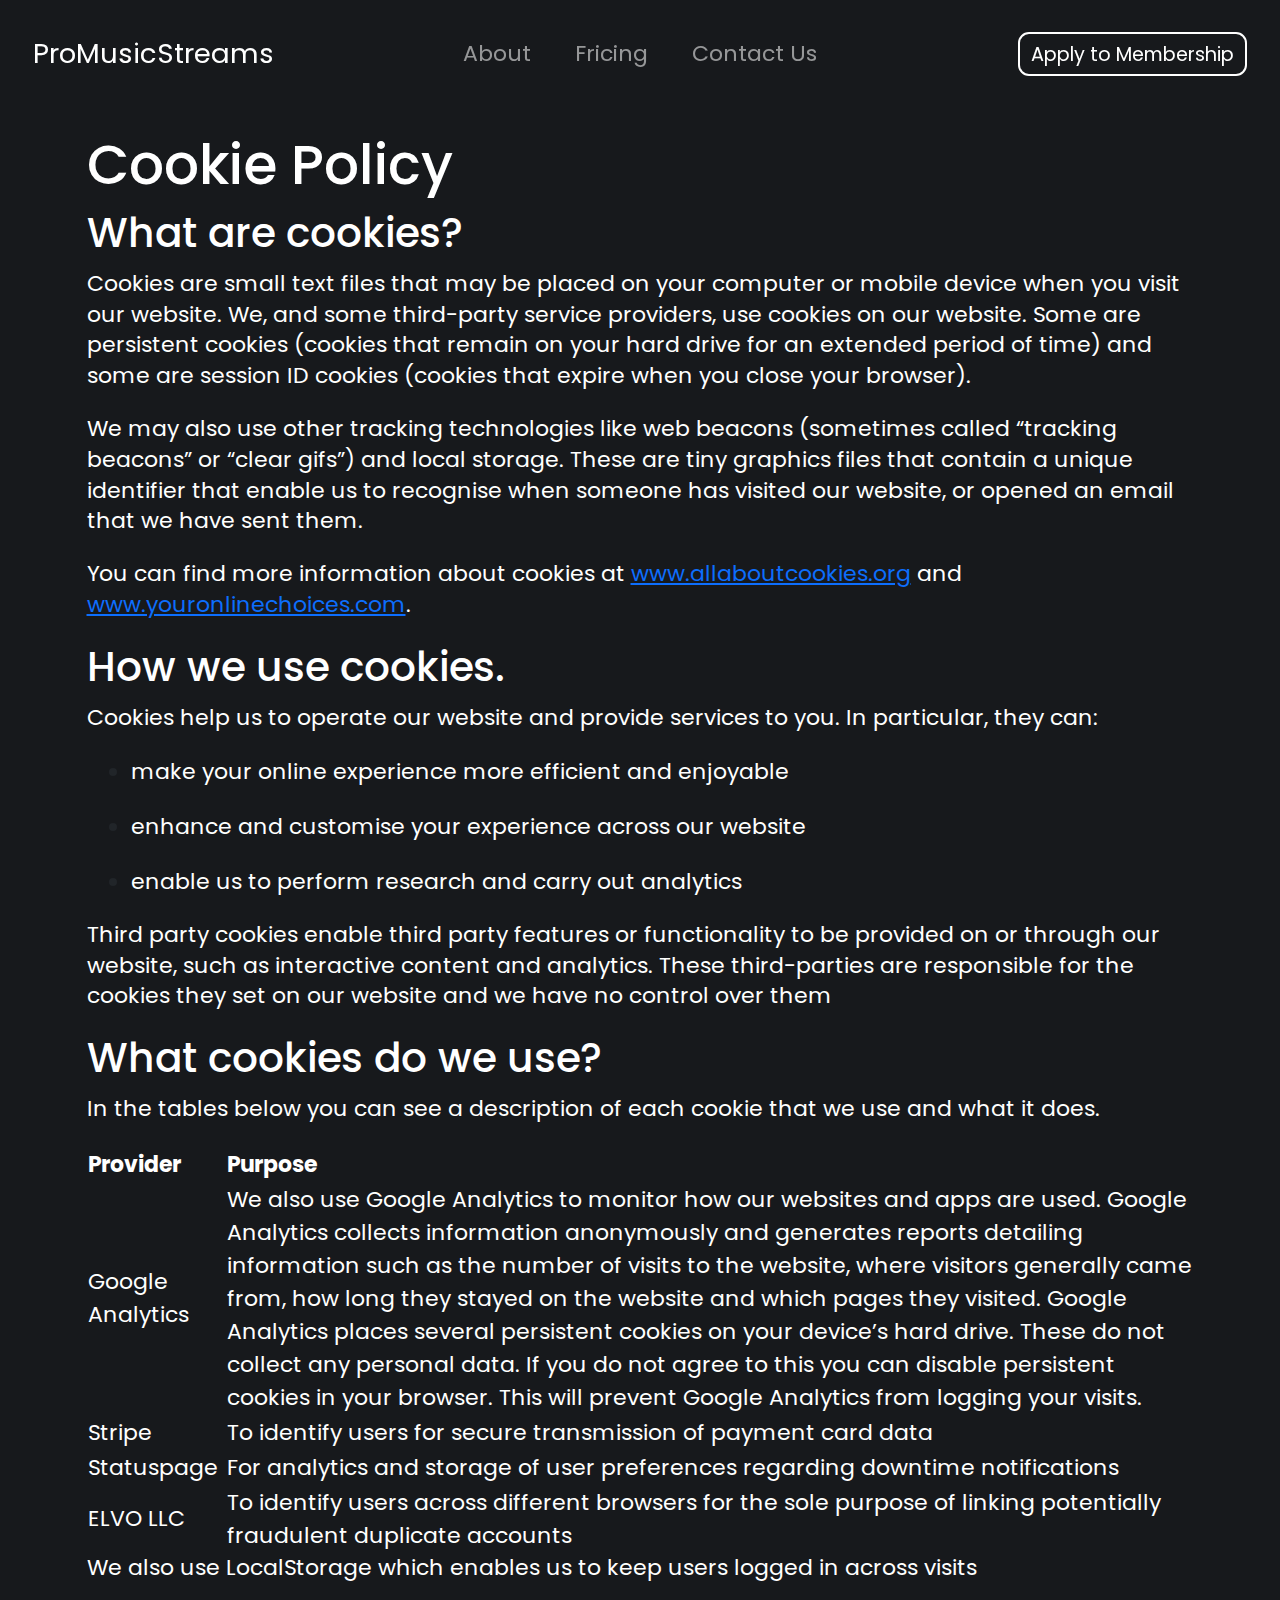
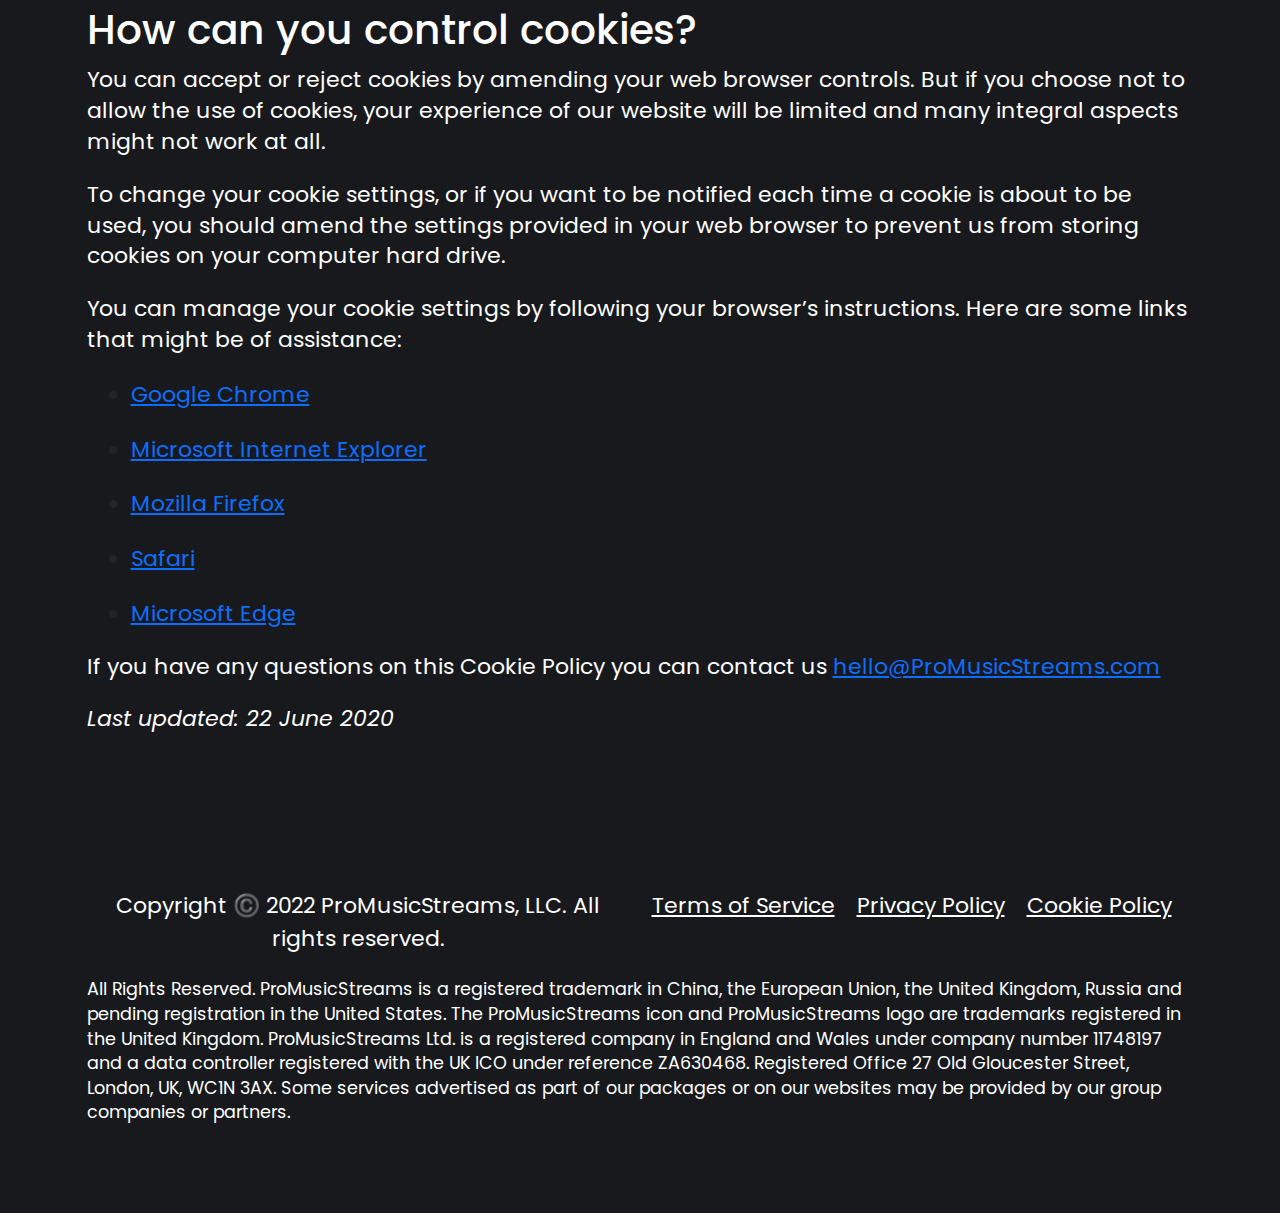
==== cookies.html @ 1aefac4a "add landing page" ====
<!DOCTYPE html>
<html lang="en">

<head>
    <meta charset="UTF-8">
    <meta http-equiv="X-UA-Compatible" content="IE=edge">
    <meta name="viewport" content="width=device-width, initial-scale=1.0">
    <link href="https://cdn.jsdelivr.net/npm/bootstrap@5.0.2/dist/css/bootstrap.min.css" rel="stylesheet">
    <link rel="stylesheet" href="/css/base.css" />
    <link rel="stylesheet" href="/css/home.css" />
    <link rel="stylesheet" href="/css/footer.css" />
    <link rel="stylesheet" href="/css/header.css" />
    <title>ProMusicStreams</title>
</head>

<body>
    <header id="header-nove">
    </header>
    <div class="container py-5 mt-5">
        <h1 style="color: white;">Cookie Policy</h1>
        <h2 id="what-are-cookies">What are cookies?</h2>
        <p>Cookies are small text files that may be placed on your computer or mobile device when you visit our website.
            We, and some third-party service providers, use cookies on our website. Some are persistent cookies (cookies
            that remain on your hard drive for an extended period of time) and some are session ID cookies (cookies that
            expire when you close your browser).</p>
        <p>We may also use other tracking technologies like web beacons (sometimes called “tracking beacons” or “clear
            gifs”) and local storage. These are tiny graphics files that contain a unique identifier that enable us to
            recognise when someone has visited our website, or opened an email that we have sent them.</p>
        <p>You can find more information about cookies at <a
                href="http://www.allaboutcookies.org/">www.allaboutcookies.org</a> and <a
                href="https://www.youronlinechoices.com/">www.youronlinechoices.com</a>.</p>
        <h2 id="how-we-use-cookies">How we use cookies.</h2>
        <p>Cookies help us to operate our website and provide services to you. In particular, they can:</p>
        <ul>
            <li>
                <p>make your online experience more efficient and enjoyable</p>
            </li>
            <li>
                <p>enhance and customise your experience across our website</p>
            </li>
            <li>
                <p>enable us to perform research and carry out analytics</p>
            </li>
        </ul>
        <p>Third party cookies enable third party features or functionality to be provided on or through our website,
            such as interactive content and analytics. These third-parties are responsible for the cookies they set on
            our website and we have no control over them</p>
        <h2 id="what-cookies-do-we-use">What cookies do we use?</h2>
        <p>In the tables below you can see a description of each cookie that we use and what it does.</p>
        <table style="color: white">
            <thead>
                <tr>
                    <th>Provider</th>
                    <th>Purpose</th>
                </tr>
            </thead>
            <tbody>
                <tr>
                    <td>Google Analytics</td>
                    <td>We also use Google Analytics to monitor how our websites and apps are used. Google Analytics
                        collects information anonymously and generates reports detailing information such as the number
                        of visits to the website, where visitors generally came from, how long they stayed on the
                        website and which pages they visited. Google Analytics places several persistent cookies on your
                        device’s hard drive. These do not collect any personal data. If you do not agree to this you can
                        disable persistent cookies in your browser. This will prevent Google Analytics from logging your
                        visits.</td>
                </tr>
                <tr>
                    <td>Stripe</td>
                    <td>To identify users for secure transmission of payment card data</td>
                </tr>
                <tr>
                    <td>Statuspage</td>
                    <td>For analytics and storage of user preferences regarding downtime notifications</td>
                </tr>
                <tr>
                    <td>ELVO LLC</td>
                    <td>To identify users across different browsers for the sole purpose of linking potentially
                        fraudulent duplicate accounts</td>
                </tr>
            </tbody>
        </table>
        <p>We also use LocalStorage which enables us to keep users logged in across visits</p>
        <h2 id="how-can-you-control-cookies">How can you control cookies?</h2>
        <p>You can accept or reject cookies by amending your web browser controls. But if you choose not to allow the
            use of cookies, your experience of our website will be limited and many integral aspects might not work at
            all.</p>
        <p>To change your cookie settings, or if you want to be notified each time a cookie is about to be used, you
            should amend the settings provided in your web browser to prevent us from storing cookies on your computer
            hard drive.</p>
        <p>You can manage your cookie settings by following your browser’s instructions. Here are some links that might
            be of assistance:</p>
        <ul>
            <li>
                <p><a href="https://support.google.com/chrome/answer/95647?co=GENIE.Platform%3DDesktop&amp;hl=en">Google
                        Chrome</a></p>
            </li>
            <li>
                <p><a
                        href="https://support.microsoft.com/en-nz/help/17442/windows-internet-explorer-delete-manage-cookies">Microsoft
                        Internet Explorer</a></p>
            </li>
            <li>
                <p><a href="https://support.mozilla.org/en-US/kb/enable-and-disable-cookies-website-preferences">Mozilla
                        Firefox</a></p>
            </li>
            <li>
                <p><a
                        href="https://support.apple.com/en-nz/guide/safari/manage-cookies-and-website-data-sfri11471/mac">Safari</a>
                </p>
            </li>
            <li>
                <p><a
                        href="https://support.microsoft.com/en-gb/help/4468242/microsoft-edge-browsing-data-and-privacy-microsoft-privacy">Microsoft
                        Edge</a></p>
            </li>
        </ul>
        <p>If you have any questions on this Cookie Policy you can contact us <a
                href="mailto:hello@ProMusicStreams.com">hello@ProMusicStreams.com</a></p>
        <p><em>Last updated: 22 June 2020</em></p>
    </div>
    <footer id="footer-nove">
    </footer>
    <script src="https://cdn.jsdelivr.net/npm/bootstrap@5.0.2/dist/js/bootstrap.bundle.min.js"></script>
    <script src="https://ajax.googleapis.com/ajax/libs/jquery/3.5.1/jquery.min.js"></script>
    <script>
        $(document).ready(function () {
            $('#header-nove').load('../components/header.html');
            $('#footer-nove').load('../components/footer.html');
        });
    </script>
</body>

</html>
---- css/base.css ----
@import "https://fonts.googleapis.com/css2?family=Poppins:ital,wght@0,300;0,400;0,700;1,300;1,400;1,700&display=swap";
:root {
  --bs-blue: #0d6efd;
  --bs-indigo: #6610f2;
  --bs-purple: #6f42c1;
  --bs-pink: #d63384;
  --bs-red: #dc3545;
  --bs-orange: #fd7e14;
  --bs-yellow: #ffc107;
  --bs-green: #198754;
  --bs-teal: #20c997;
  --bs-cyan: #0dcaf0;
  --bs-white: #fff;
  --bs-gray: #6c757d;
  --bs-gray-dark: #343a40;
  --bs-gray-100: #f8f9fa;
  --bs-gray-200: #e9ecef;
  --bs-gray-300: #dee2e6;
  --bs-gray-400: #ced4da;
  --bs-gray-500: #adb5bd;
  --bs-gray-600: #6c757d;
  --bs-gray-700: #495057;
  --bs-gray-800: #343a40;
  --bs-gray-900: #212529;
  --bs-primary: #0d6efd;
  --bs-secondary: #6c757d;
  --bs-tertiary: #0dcaf0;
  --bs-success: #198754;
  --bs-warning: #ffc107;
  --bs-danger: #dc3545;
  --bs-light: #f8f9fa;
  --bs-dark: #212529;
  --bs-primary-rgb: 13, 110, 253;
  --bs-secondary-rgb: 108, 117, 125;
  --bs-success-rgb: 25, 135, 84;
  --bs-info-rgb: 13, 202, 240;
  --bs-warning-rgb: 255, 193, 7;
  --bs-danger-rgb: 220, 53, 69;
  --bs-light-rgb: 248, 249, 250;
  --bs-dark-rgb: 33, 37, 41;
  --bs-white-rgb: 255, 255, 255;
  --bs-black-rgb: 0, 0, 0;
  --bs-body-color-rgb: 33, 37, 41;
  --bs-body-bg-rgb: 23, 25, 28;
  --bs-font-sans-serif: "Poppins", sans-serif;
  --bs-font-monospace: SFMono-Regular, Menlo, Monaco, Consolas,
    "Liberation Mono", "Courier New", monospace;
  --bs-gradient: linear-gradient(
    180deg,
    rgba(255, 255, 255, 0.15),
    rgba(255, 255, 255, 0)
  );
  --bs-root-font-size: 22px;
  --bs-body-font-family: var(--bs-font-sans-serif);
  --bs-body-font-size: 1rem;
  --bs-body-font-weight: 400;
  --bs-body-line-height: 1.5;
  --bs-body-color: #212529;
  --bs-body-bg: #17191c;
}
*,
*::before,
*::after {
  box-sizing: border-box;
}
:root {
  font-size: var(--bs-root-font-size);
}
body {
  margin: 0;
  font-family: var(--bs-body-font-family);
  font-size: var(--bs-body-font-size);
  font-weight: var(--bs-body-font-weight);
  line-height: var(--bs-body-line-height);
  color: var(--bs-body-color);
  text-align: var(--bs-body-text-align);
  background-color: var(--bs-body-bg);
  -webkit-text-size-adjust: 100%;
  -webkit-tap-highlight-color: transparent;
}
.btn-secondary {
  border: 0.1rem solid transparent;
  border-radius: 0.75rem;
  padding: 0.6rem 1rem;
  color: #fff;
  position: relative;
  background: linear-gradient(transparent, transparent);
  display: inline;
}
p {
  color: #fff;
  line-height: 1.4;
}

ol{
  color: #fff;
}
---- css/home.css ----
.content-main {
  position: relative;

	height: auto;
  z-index: 111;
}

.main-nove #main-bg {
  position: absolute;
  top: -20vh;
  left: 0;
  bottom: 0;
  right: 0;
  z-index: -1;
  animation: gradient 15s ease infinite;
  background: linear-gradient(-45deg,#fd7e14, #742a46, rgba(187, 76, 255, 0.453125), #043989, rgb(43, 134, 197));
  mask-image: linear-gradient(195deg, black 75%, transparent),
    linear-gradient(0deg, black, transparent) !important;
  mask-composite: subtract !important;
  -webkit-mask-image: linear-gradient(195deg,black 75%,transparent),linear-gradient(180deg,black,transparent);
  -webkit-mask-composite: source-atop;
  overflow: hidden;
  background-size: 400% 400%;
}
@keyframes gradient {
	0% {
		background-position: 0% 50%;
	}
	50% {
		background-position: 100% 50%;
	}
	100% {
		background-position: 0% 50%;
	}
}
.main-nove #main-bg::after {
  display: block;
  content: "";
  left: 0;
  top: 0;
  bottom: 0;
  right: 0;
  position: absolute;
  background-image: url(../img/lines.svg);
  mix-blend-mode: color-dodge;
  background-position: bottom;
  background-repeat: no-repeat;
  background-size: 120%;
  transform: rotate(10deg) translateY(5%) scale(1.5);
  overflow: hidden;
}
.display-1,
.display-2,
.display-3 {
  font-size: 3rem;
  background: linear-gradient(135deg, #d9abcc, #f9f5ac, #dea782);
  color: transparent;
  font-weight: 600;
  line-height: 1.2;
  -webkit-background-clip: text;
  -webkit-text-fill-color: transparent;
  -moz-background-clip: text;
  background-clip: text;
  word-wrap: anywhere;
}
.display-1 .stroke,
.display-2 .stroke,
.display-3 .stroke {
  -webkit-text-stroke: 0.2rem transparent;
  -webkit-text-fill-color: #17191c;
}
@media (max-width: 991.98px) {
  .display-1 {
    font-size: 2.5rem;
  }
}
.display-2 {
  font-weight: 400;
  font-size: 2.5rem;
  background: linear-gradient(
    101.72deg,
    rgba(36, 101, 255, 0.9) 8.78%,
    rgba(187, 76, 255, 0.453125) 81.34%,
    rgba(214, 138, 211, 0.587575) 124.07%
  );
  -webkit-background-clip: text;
  -webkit-text-fill-color: transparent;
  -moz-background-clip: text;
  background-clip: text;
}
@media (min-width: 1200px) {
  .display-2 {
    font-size: 4.5rem;
  }
}
.display-3 {
  font-weight: 400;
  font-size: 2.5rem;
}
@media (min-width: 1200px) {
  .display-3 {
    font-size: 4rem;
  }
}

@media (min-width: 1200px) {
  .display-4 {
    font-size: 3.5rem;
  }
}

@media (min-width: 1200px) {
  .display-5 {
    font-size: 3rem;
  }
}
@media (min-width: 1200px) {
  .display-6 {
    font-size: 2.5rem;
  }
}
.btn-secondary::before {
  content: "";
  position: absolute;
  top: -0.1rem;
  left: -0.1rem;
  right: -0.1rem;
  bottom: -0.1rem;
  border-radius: 0.75rem;
  padding: 0.6rem 1rem;
  border: 0.1rem solid transparent;
  background: linear-gradient(transparent, transparent),
    linear-gradient(135deg, #d9abcc, #f9f5ac, #dea782);
  background-origin: border-box;
  background-clip: padding-box, border-box;
  -webkit-mask: linear-gradient(#fff, #fff) padding-box,
    linear-gradient(#fff, #fff);
  -webkit-mask-composite: xor;
  mask: linear-gradient(#fff, #fff) padding-box, linear-gradient(#fff, #fff);
  mask-composite: exclude;
  opacity: 1;
  transition: color 0.15s ease-in-out, background-color 0.15s ease-in-out,
    border-color 0.15s ease-in-out, box-shadow 0.15s ease-in-out,
    opacity 0.15s ease-in-out, background-image 0.15s ease-in-out;
}
.btn-secondary:hover,
.btn-secondary:focus {
  background-image: linear-gradient(135deg, #d9abcc, #f9f5ac, #dea782);
  color: #17191c;
}
.store-icons {
  display: grid;
  grid-auto-columns: auto;
  grid-auto-flow: column;
  grid-gap: 1rem;
}
.store-icons img {
  width: 100%;
  height: 100%;
  max-height: 2.5rem;
}
@media (max-width: 991.98px) {
  .store-icons {
    grid-template-columns: 1fr 1fr;
    grid-auto-flow: row;
    grid-auto-rows: 1fr;
  }
}

#distribution {
  margin-top: -100px !important;
  padding-top: 100px;
}
.lead {
  font-size: 1.25rem;
  font-weight: 300;
  color: #fff;
}
.parallax-container {
  -webkit-mask-image: linear-gradient(
    transparent,
    black 20%,
    black 80%,
    transparent
  );
  mask-image: linear-gradient(transparent, black 20%, black 80%, transparent);
}
@media (max-width: 991.98px) {
  .parallax-container {
    -webkit-mask-image: linear-gradient(transparent, black 20%);
    mask-image: linear-gradient(transparent, black 20%);
  }
  .parallax-container > :not(.parallax) {
    background: linear-gradient(transparent, #17191c 5%);
  }
}
.eyecatcher {
  position: relative;
  padding: 8rem 0;
}
.eyecatcher #eyecatcher-bg {
  position: absolute;
  top: 0;
  left: 0;
  bottom: 0;
  right: 0;
  z-index: -1;
  mask-image: linear-gradient(transparent, black, transparent),
    linear-gradient(-10deg, transparent, black, transparent);
  mask-composite: intersect;
  overflow: hidden;
}
.eyecatcher #eyecatcher-bg::after {
  display: block;
  content: "";
  left: 0;
  top: 0;
  bottom: 0;
  right: 0;
  position: absolute;
  background-image: url(../img/lines.svg);
  mix-blend-mode: color-dodge;
  background-position: top;
  background-repeat: no-repeat;
  background-size: 100%;
  transform: rotate(-10deg) translateY(35%) scale(1.5);
  overflow: hidden;
  min-width: 1000px;
}

.feature-slider-container {
  overflow: hidden;
}
.feature-slider-container .feature-item {
  display: grid;
  grid-template-columns: auto 1fr;
  grid-template-rows: auto 1fr;
  align-items: center;
  grid-gap: 0.7rem 1rem;
  width: 75%;
  margin: 1rem;
  scroll-snap-align: start;
  scroll-margin-left: 1rem;
}
.feature-slider-container .feature-item img {
  grid-column: 1;
  grid-row: 1;
}
.feature-slider-container .feature-item h4,
.feature-slider-container .feature-item .h4 {
  grid-column: 2;
  grid-row: 1;
  margin: 0;
  color: #9fadbf;
  transition: color 0.1s ease-in-out;
}
.feature-slider-container .feature-item p {
  grid-column: 2;
  grid-row: 2;
  color: #9fadbf;
  font-size: 0.8rem;
  height: 0;
  overflow: hidden;
  transition: height 0.1s ease-in-out;
  margin: 0;
}
.feature-slider-container .feature-item.active h4,
.feature-slider-container .feature-item.active .h4 {
  color: #fff;
}
.feature-slider-container .feature-img-col {
  position: relative;
}
.feature-slider-container .feature-img-col .feature-img {
  position: absolute;
  height: 100%;
  border-radius: 1.5rem;
}
.feature-slider-container .feature-img-col .feature-img img {
  height: 100%;
}
.feature-slider-container .feature-img-col .feature-img::before {
  content: "";
  position: absolute;
  top: -0.2rem;
  left: -0.2rem;
  right: -0.2rem;
  bottom: -0.2rem;
  border-radius: 1.5rem;
  border: 0.2rem solid transparent;
  background: linear-gradient(transparent, transparent),
    linear-gradient(
      101.72deg,
      rgba(36, 101, 255, 0.9) 8.78%,
      rgba(187, 76, 255, 0.453125) 81.34%,
      rgba(214, 138, 211, 0.587575) 124.07%
    );
  background-origin: border-box;
  background-clip: padding-box, border-box;
  -webkit-mask: linear-gradient(#fff, #fff) padding-box,
    linear-gradient(#fff, #fff);
  -webkit-mask-composite: xor;
  mask: linear-gradient(#fff, #fff) padding-box, linear-gradient(#fff, #fff);
  mask-composite: exclude;
}
@media (max-width: 991.98px) {
  .feature-slider-container .feature-img-col {
    position: unset;
    margin-bottom: 2rem;
  }
  .feature-slider-container .feature-img-col .feature-img {
    position: relative;
    height: unset;
    width: 150%;
    border-radius: 1.25rem;
  }
  .feature-slider-container .feature-img-col .feature-img::before {
    border-radius: 1.25rem;
  }
  .feature-slider-container .feature-img-col .feature-img img {
    height: unset;
    width: 100%;
  }
}
.feature-slider-container .feature-items-col {
  display: flex;
  flex-direction: column;
  align-items: flex-end;
  scroll-snap-type: x mandatory;
}
@media (min-width: 992px) {
  .feature-slider-container .feature-items-col {
    min-height: 75vh;
  }
}
@media (max-width: 991.98px) {
  .feature-slider-container .feature-items-col {
    flex-direction: row;
    overflow-x: auto;
    gap: 0.5rem;
    align-items: flex-start;
  }
  .feature-slider-container .feature-items-col .feature-item {
    width: 75vw;
    max-width: 16rem;
    flex-shrink: 0;
  }
  .feature-slider-container .feature-items-col .feature-item p {
    height: unset !important;
  }
}
.text-wall {
  overflow: hidden;
}
.text-wall .text-wall-line {
  height: 88px;
  background-size: auto;
  background-position: 50% 50%;
  background-repeat: repeat-x;
  animation-duration: 3s;
  animation-timing-function: linear;
  animation-iteration-count: infinite;
  width: 300%;
}
.text-wall .text-wall-line:nth-child(2n) {
  animation-direction: reverse;
}
.text-wall .text-wall-line.text-wall-spotify {
  background-image: url(../img/spotify-textwall.svg);
  animation-name: text-wall-scroll-spotify;
}
.text-wall .text-wall-line.text-wall-soundcloud {
  background-image: url(../img/soundcloud-textwall.svg);
  animation-name: text-wall-scroll-soundcloud;
}
.text-wall .text-wall-line.text-wall-deezer {
  background-image: url(../img/deezer-textwall.svg);
  animation-name: text-wall-scroll-deeezer;
}
.text-wall .text-wall-line.text-wall-apple-music {
  background-image: url(../img/apple-music-textwall.svg);
  animation-name: text-wall-scroll-apple-music;
}
.text-wall .text-wall-line.text-wall-pandora {
  background-image: url(../img/pandora-textwall.svg);
  animation-name: text-wall-scroll-pandora;
}
.text-wall .text-wall-line.text-wall-amazon-music {
  background-image: url(../img/amazon-music-textwall.svg);
  animation-name: text-wall-scroll-amazon-music;
}
.text-wall .text-wall-line.text-wall-many-more {
  background-image: url(../img/many-more-textwall.svg);
  animation-name: text-wall-scroll-many-more;
}
@keyframes text-wall-scroll-spotify {
  from {
    transform: translateX(0);
  }
  to {
    transform: translateX(-241px);
  }
}
@keyframes text-wall-scroll-soundcloud {
  from {
    transform: translateX(0);
  }
  to {
    transform: translateX(-405px);
  }
}
@keyframes text-wall-scroll-deeezer {
  from {
    transform: translateX(0);
  }
  to {
    transform: translateX(-226px);
  }
}
@keyframes text-wall-scroll-apple-music {
  from {
    transform: translateX(0);
  }
  to {
    transform: translateX(-403px);
  }
}
@keyframes text-wall-scroll-pandora {
  from {
    transform: translateX(0);
  }
  to {
    transform: translateX(-279px);
  }
}
@keyframes text-wall-scroll-amazon-music {
  from {
    transform: translateX(0);
  }
  to {
    transform: translateX(-486px);
  }
}
@keyframes text-wall-scroll-many-more {
  from {
    transform: translateX(0);
  }
  to {
    transform: translateX(-539px);
  }
}

.quote-carousel-container {
  overflow: hidden;
}
.quote-carousel-container .quote-carousel {
  margin-top: 5rem;
  margin-left: auto;
  margin-right: auto;
  overflow: visible;
  width: 70vw;
  max-width: 15rem;
}
.quote-carousel-container .quote-carousel .inner-carousel {
  display: flex;
  align-items: center;
  justify-content: space-between;
  flex-flow: row nowrap;
  position: relative;
  gap: 2rem;
  transition: left 0.1s ease-in-out;
}
.quote-carousel-container .quote-carousel .inner-carousel .slide img {
  width: 70vw;
  max-height: 15rem;
  max-width: 15rem;
  aspect-ratio: 1/1;
  border-radius: 1.5rem;
  object-fit: cover;
  margin-bottom: 2.5rem;
  transition: transform 0.1s ease-in-out;
}
.quote-carousel-container .quote-carousel .inner-carousel .slide h3,
.quote-carousel-container .quote-carousel .inner-carousel .slide .h3 {
  font-size: 0.8rem;
  text-align: center;
}
.quote-carousel-container .quote-carousel .inner-carousel .slide p {
  margin-top: 1rem;
  margin-bottom: 2rem;
  font-style: italic;
  font-size: 1rem;
  opacity: 0;
  transition: opacity 0.3s ease-in-out;
  width: 175%;
  transform: translateX(-23%);
  text-align: center;
}
@media (max-width: 991.98px) {
  .quote-carousel-container .quote-carousel .inner-carousel .slide p {
    width: 100%;
    transform: none;
  }
}
.quote-carousel-container .quote-carousel .inner-carousel .slide.active img {
  transform: scale(1.1);
}
.quote-carousel-container .quote-carousel .inner-carousel .slide.active p {
  opacity: 1;
}
h2 {
  color: #fff;
  font-size: calc(1.325rem + 0.9vw);
  font-weight: 500;
}
.slide h3 {
  font-size: 0.8rem;
  color: #fff;
}
.near-footer {
  position: relative;
  padding-top: 8rem;
  padding-bottom: 12rem;
}
h3{
  color: #fff;
}
.near-footer #near_footer-bg {
  position: absolute;
  top: 0;
  left: 0;
  bottom: 0;
  right: 0;
  z-index: -1;
  mask-image: linear-gradient(transparent, black);
  overflow: hidden;
  animation: gradient 15s ease infinite;
  background: linear-gradient(-45deg,#fd7e14, #742a46, rgba(187, 76, 255, 0.453125), #043989, rgb(43, 134, 197));
  -webkit-mask-image: linear-gradient(transparent,black);
  mask-image: linear-gradient(transparent,black);

  background-size: 400% 400%;
}
.near-footer #near_footer-bg::after {
  display: block;
  content: "";
  left: 0;
  top: 0;
  bottom: 50vh;
  right: 0;
  position: absolute;
  background-image: url(../img/lines.svg);
  mix-blend-mode: color-dodge;
  background-position: top;
  background-repeat: no-repeat;
  background-size: 100%;
  transform: rotate(5deg) translateY(-10%) scale(-1.5);
  overflow: hidden;
}

.contact-wrapper .contact-form {
  position: relative;
  text-align: center;
}

.contact-wrapper .contact-form::before {
  content: "";
  position: absolute;
  top: -0.2rem;
  left: -0.2rem;
  right: -0.2rem;
  bottom: -0.2rem;
  border-radius: 1.5rem;
  border: 0.2rem solid transparent;
  background: linear-gradient(transparent, transparent),
    linear-gradient(135deg, #d9abcc, #f9f5ac, #dea782);
  background-origin: border-box;
  background-clip: padding-box, border-box;
  -webkit-mask: linear-gradient(#fff, #fff) padding-box,
    linear-gradient(#fff, #fff);
  -webkit-mask-composite: xor;
  mask: linear-gradient(#fff, #fff) padding-box, linear-gradient(#fff, #fff);
  mask-composite: exclude;
}
.contact-content {
  padding: 1.5rem;
  position: relative;
}
.contact-content input,
textarea {
  width: 100%;
  margin-bottom: 20px;
  padding: 10px;
}

.contact-content .btn-secondary {
  padding: 10px 60px;
  margin-top: 20px;
}
---- css/footer.css ----
.footer-wrapper {
  padding: 3rem 0;
  color: #fff;
  background: #17191c;
}
.footer-links {
  justify-content: space-between;
  display: grid;
  grid-template-columns: 1fr auto;
  grid-gap: 1rem;
}
.footer-links .links {
  display: grid;
  grid-auto-columns: auto;
  grid-auto-flow: column;
  grid-gap: 1rem;
  text-align: center;
}
.links a {
  color: #fff;
}
.footer-links .socials {
  gap: 1rem;
  display: flex;
  justify-content: center;
}

.links a:hover {
  color: rgba(255, 255, 255, 0.75);
}

@media (max-width: 991.98px) {
  footer .footer-links {
    grid-template-columns: 1fr;
  }
}

@media (max-width: 991.98px) {
  footer .footer-links .links {
    grid-template-columns: 1fr 1fr;
    grid-auto-columns: unset;
    grid-auto-flow: row;
  }
  footer .footer-links .links .copy {
    grid-column: 1/3;
  }
}

.legal-notice {
    margin-top: 1rem;
    font-size: .8rem;
}
---- css/header.css ----
.navbar {
  position: fixed;
  top: 0;
  z-index: 9999 !important;
  padding: 1.5rem;
  right: 0;
  left: 0;
  transition: background-color 0.2s ease-in-out;
}
.navbar.is-scrolled {
  background: rgba(23, 25, 28, 0.8);
}

.navbar-brand {
  padding: 0;
}
.navbar-toggler {
  border: none;
  padding: 0;
}
.navbar-dark .navbar-toggler-icon {
  background-image: url(../img/navbar-toggle.svg);
}
.navbar-nav {
  gap: 0 1rem;
}
.navbar-dark .navbar-nav .nav-link:hover,
.navbar-dark .navbar-nav .nav-link:focus {
  color: #fff;
}

@media (max-width: 991.98px) {
  .navbar .navbar-collapse.show,
  .navbar .navbar-collapse.collapsing {
    position: absolute;
    top: 0;
    left: 0;
    right: 0;
    display: flex;
    height: 100vh !important;
    background: #17191c;
    z-index: 998;
    opacity: 1;
    flex-direction: column;
    justify-content: center;
    text-align: center;
  }
}

@media screen and (max-width: 768px) {
  .btn-apply{
    display: none;
  }
}

.navbar .nav-link.active {
  background: linear-gradient(
      101.72deg,
      rgba(36, 101, 255, 0.9) 8.78%,
      rgba(187, 76, 255, 0.453125) 81.34%,
      rgba(214, 138, 211, 0.587575) 124.07%
    )
    left bottom no-repeat;
  background-size: 100% 0.1rem;
}
@media (min-width: 992px) {
  .navbar .navbar-collapse .navbar-nav:first-child {
    position: absolute;
    left: 50%;
    transform: translateX(-50%);
  }
  .navbar .navbar-collapse .navbar-nav:last-child {
    margin-left: auto;
  }
}
@media (max-width: 991.98px) {
  .navbar {
    padding: 1rem;
  }
  .navbar *:not(.navbar-collapse) {
    z-index: 999;
  }
  .navbar .navbar-collapse {
    transition: opacity 0.2s ease-in-out;
    opacity: 0;
  }
  .navbar .navbar-collapse.show,
  .navbar .navbar-collapse.collapsing {
    position: absolute;
    top: 0;
    left: 0;
    right: 0;
    display: flex;
    height: 100vh !important;
    background: #17191c;
    z-index: 998;
    opacity: 1;
    flex-direction: column;
    justify-content: center;
    text-align: center;
  }
}
.btn-secondary.btn-sm,
.btn-group-sm > .btn-secondary.btn {
  border-radius: 0.5rem;
  padding: 0.3rem 0.5rem;
  border-color: #fff;
  background-origin: border-box;
  border-width: 2px;
}
.btn-secondary.btn-sm::before,
.btn-group-sm > .btn-secondary.btn::before {
  opacity: 0;
}
.btn-secondary.btn-sm:hover,
.btn-group-sm > .btn-secondary.btn:hover,
.btn-secondary.btn-sm:focus,
.btn-group-sm > .btn-secondary.btn:focus {
  border-color: transparent;
  background-image: linear-gradient(
    101.72deg,
    rgba(36, 101, 255, 0.9) 8.78%,
    rgba(187, 76, 255, 0.453125) 81.34%,
    rgba(214, 138, 211, 0.587575) 124.07%
  );
  color: #fff;
}
.btn-login {
  border-radius: 0.5rem;
  padding: 5px 15px;
  margin-right: 20px;
  color: #fff;
  font-size: 20px;
}
.btn-tertiary {
  border: 0.1rem solid transparent;
  border-radius: 0.75rem;
  padding: 3px 11px;
  color: #fff;
  position: relative;
  background: 0 0;
  display: inline;
  margin-right: 20px;
  font-size: 19px;
}
.btn-tertiary:disabled,
.btn-tertiary.disabled {
  background: 0 0;
}
.btn-tertiary::before {
  content: "";
  position: absolute;
  top: -0.1rem;
  left: -0.1rem;
  right: -0.1rem;
  bottom: -0.1rem;
  border-radius: 0.75rem;
  padding: 0.6rem 1rem;
  border: 0.1rem solid transparent;
  background: linear-gradient(transparent, transparent),
    linear-gradient(
      101.72deg,
      rgba(36, 101, 255, 0.9) 8.78%,
      rgba(187, 76, 255, 0.453125) 81.34%,
      rgba(214, 138, 211, 0.587575) 124.07%
    );
  background-origin: border-box;
  background-clip: padding-box, border-box;
  -webkit-mask: linear-gradient(#fff, #fff) padding-box,
    linear-gradient(#fff, #fff);
  -webkit-mask-composite: xor;
  mask: linear-gradient(#fff, #fff) padding-box, linear-gradient(#fff, #fff);
  mask-composite: exclude;
  opacity: 0;
  transition: color 0.15s ease-in-out, background-color 0.15s ease-in-out,
    border-color 0.15s ease-in-out, box-shadow 0.15s ease-in-out,
    opacity 0.15s ease-in-out, background-image 0.15s ease-in-out;
}
@media (prefers-reduced-motion: reduce) {
  .btn-tertiary::before {
    transition: none;
  }
}
.btn-tertiary:hover,
.btn-tertiary:focus {
  background: 0 0;
  border: 0.1rem solid transparent;
  color: #fff;
}
.btn-tertiary:hover::before,
.btn-tertiary:focus::before {
  opacity: 1;
}
.sr-only {
  position: absolute;
  left: -10000px;
  top: auto;
  width: 1px;
  height: 1px;
  overflow: hidden;
}
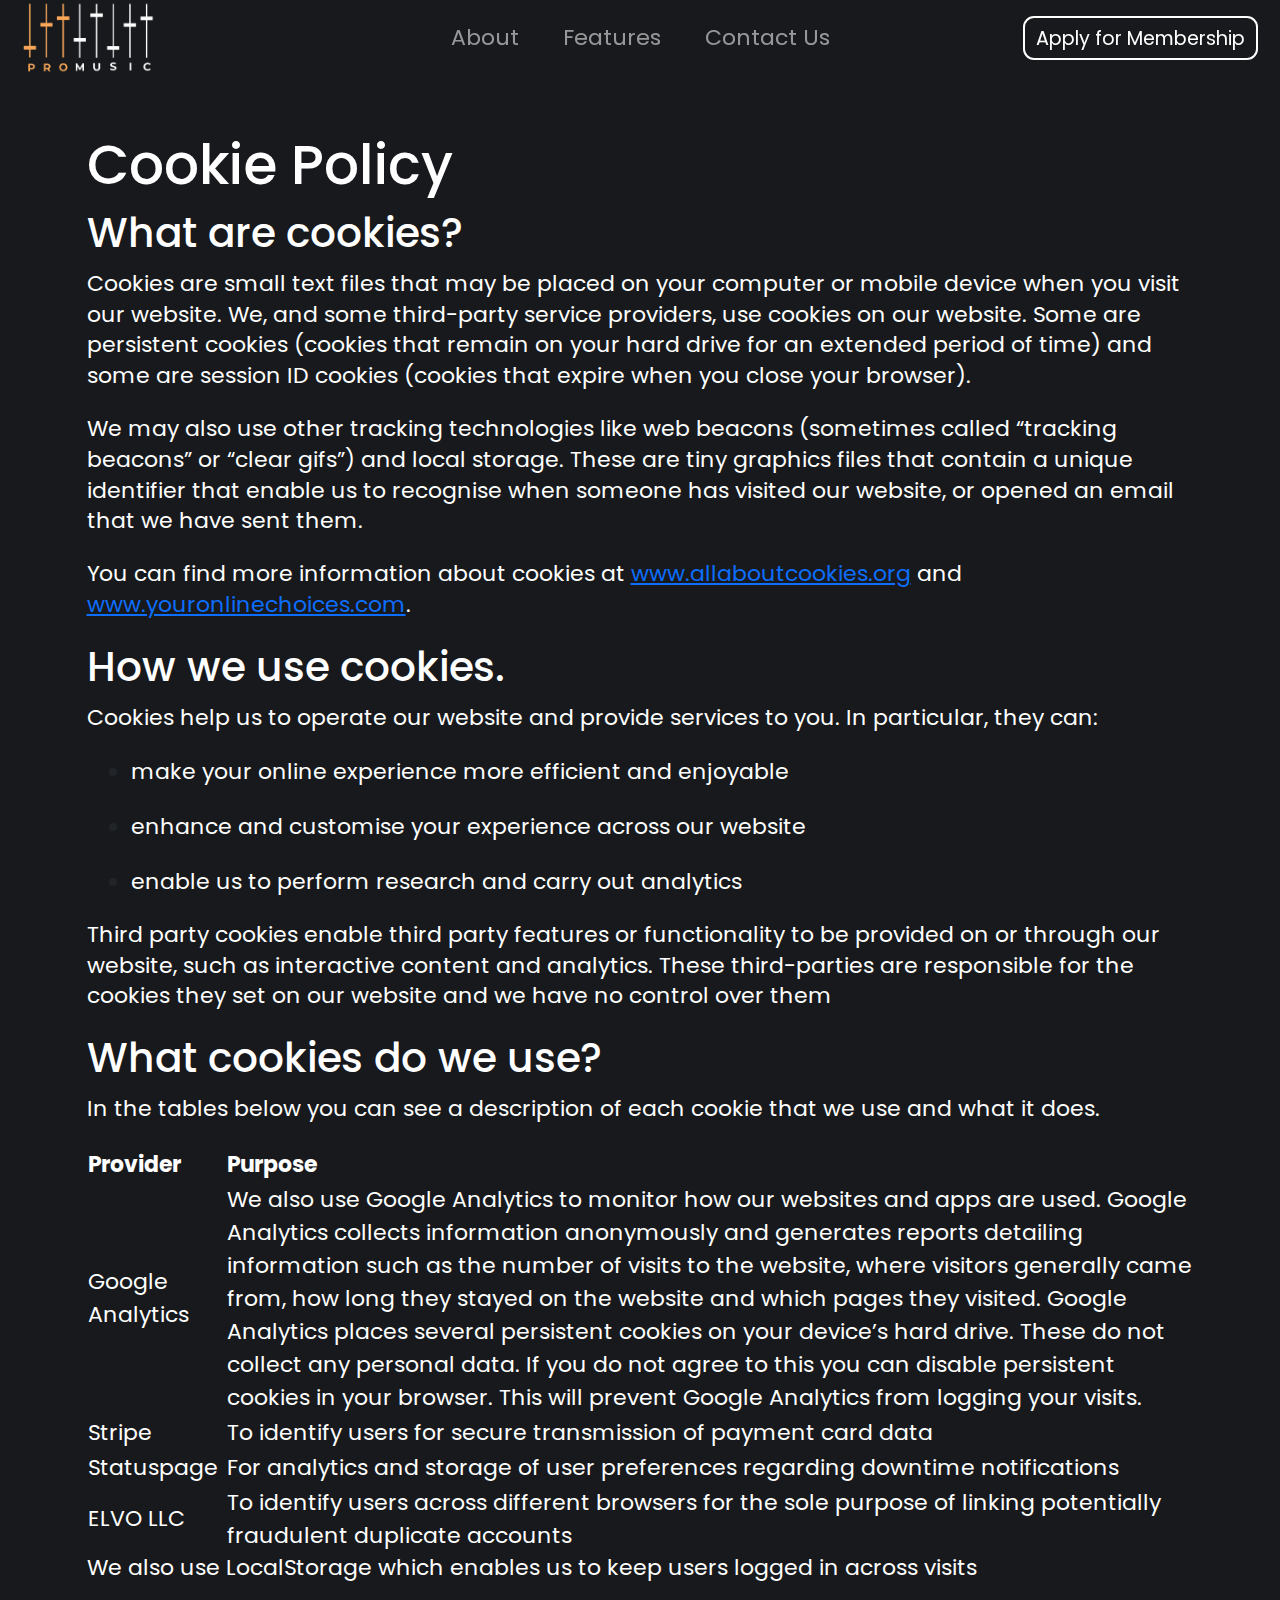
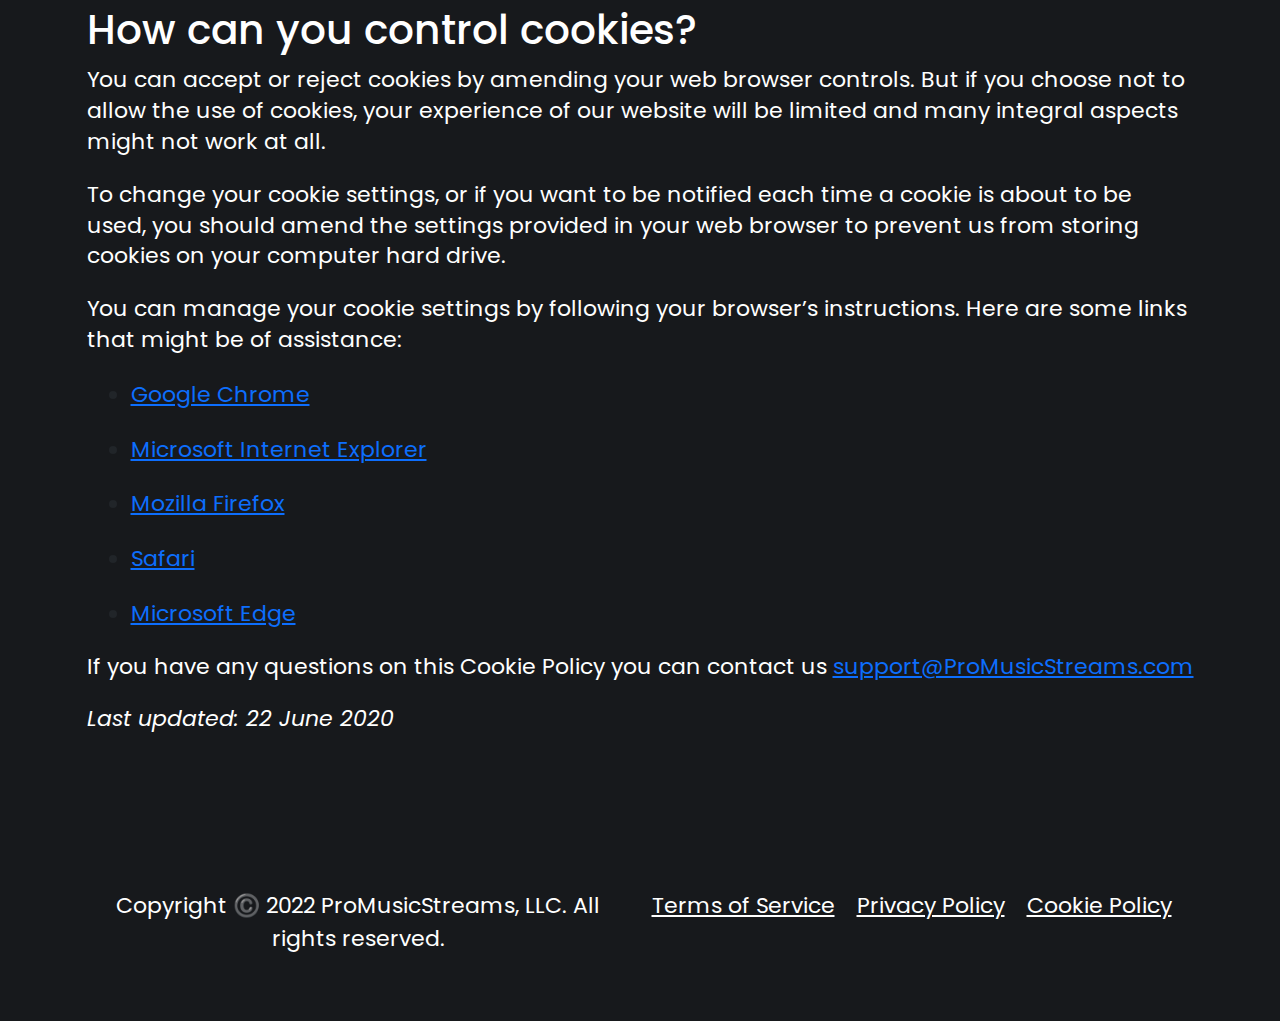
==== commit 5de3aba7: "update" ====
--- a/cookies.html
+++ b/cookies.html
@@ -116,7 +116,7 @@
             </li>
         </ul>
         <p>If you have any questions on this Cookie Policy you can contact us <a
-                href="mailto:hello@ProMusicStreams.com">hello@ProMusicStreams.com</a></p>
+                href="mailto:support@ProMusicStreams.com">support@ProMusicStreams.com</a></p>
         <p><em>Last updated: 22 June 2020</em></p>
     </div>
     <footer id="footer-nove">
--- a/css/base.css
+++ b/css/base.css
@@ -92,6 +92,11 @@
   line-height: 1.4;
 }
 
-ol{
+ol {
   color: #fff;
 }
+input {
+  -webkit-appearance: none;
+  -moz-appearance: none;
+  appearance: none;
+}
--- a/css/home.css
+++ b/css/home.css
@@ -1,7 +1,7 @@
 .content-main {
   position: relative;
 
-	height: auto;
+  height: auto;
   z-index: 111;
 }
 
@@ -13,25 +13,33 @@
   right: 0;
   z-index: -1;
   animation: gradient 15s ease infinite;
-  background: linear-gradient(-45deg,#fd7e14, #742a46, rgba(187, 76, 255, 0.453125), #043989, rgb(43, 134, 197));
+  background: linear-gradient(
+    -45deg,
+    #fd7e14,
+    #742a46,
+    rgba(187, 76, 255, 0.453125),
+    #043989,
+    rgb(43, 134, 197)
+  );
   mask-image: linear-gradient(195deg, black 75%, transparent),
     linear-gradient(0deg, black, transparent) !important;
   mask-composite: subtract !important;
-  -webkit-mask-image: linear-gradient(195deg,black 75%,transparent),linear-gradient(180deg,black,transparent);
+  -webkit-mask-image: linear-gradient(195deg, black 75%, transparent),
+    linear-gradient(180deg, black, transparent);
   -webkit-mask-composite: source-atop;
   overflow: hidden;
   background-size: 400% 400%;
 }
 @keyframes gradient {
-	0% {
-		background-position: 0% 50%;
-	}
-	50% {
-		background-position: 100% 50%;
-	}
-	100% {
-		background-position: 0% 50%;
-	}
+  0% {
+    background-position: 0% 50%;
+  }
+  50% {
+    background-position: 100% 50%;
+  }
+  100% {
+    background-position: 0% 50%;
+  }
 }
 .main-nove #main-bg::after {
   display: block;
@@ -63,6 +71,9 @@
   background-clip: text;
   word-wrap: anywhere;
 }
+.display-1 {
+  width: 105%;
+}
 .display-1 .stroke,
 .display-2 .stroke,
 .display-3 .stroke {
@@ -72,6 +83,18 @@
 @media (max-width: 991.98px) {
   .display-1 {
     font-size: 2.5rem;
+  }
+}
+@media (max-width: 768px) {
+  .display-1 {
+    font-size: 2.5rem;
+    width: 100%;
+  }
+  .display-1 svg {
+    font-size: 2.5rem !important;
+  }
+  .display-3 {
+    font-size: 2rem !important;
   }
 }
 .display-2 {
@@ -96,11 +119,6 @@
 .display-3 {
   font-weight: 400;
   font-size: 2.5rem;
-}
-@media (min-width: 1200px) {
-  .display-3 {
-    font-size: 4rem;
-  }
 }
 
 @media (min-width: 1200px) {
@@ -166,6 +184,30 @@
     grid-auto-rows: 1fr;
   }
 }
+@media (max-width: 768px) {
+  #submit-contact{
+    width: 45% !important;
+  }
+}
+#submit-contact{
+  -webkit-appearance: none;
+  -moz-appearance: none;
+  appearance: none;
+  width: 20%;
+  border-radius: 0.75rem;
+  position: relative;
+  color:#fff;
+  background-color: transparent;
+  border: 2px solid #f9f5ac;
+  transition: color 0.15s ease-in-out, background-color 0.15s ease-in-out,
+    border-color 0.15s ease-in-out, box-shadow 0.15s ease-in-out,
+    opacity 0.15s ease-in-out, background-image 0.15s ease-in-out;
+}
+#submit-contact:hover,
+#submit-contact:focus {
+  background-image: linear-gradient(135deg, #d9abcc, #f9f5ac, #dea782);
+  color: #17191c;
+}
 
 #distribution {
   margin-top: -100px !important;
@@ -232,15 +274,7 @@
   overflow: hidden;
 }
 .feature-slider-container .feature-item {
-  display: grid;
-  grid-template-columns: auto 1fr;
-  grid-template-rows: auto 1fr;
-  align-items: center;
-  grid-gap: 0.7rem 1rem;
-  width: 75%;
-  margin: 1rem;
-  scroll-snap-align: start;
-  scroll-margin-left: 1rem;
+  text-align: center;
 }
 .feature-slider-container .feature-item img {
   grid-column: 1;
@@ -248,21 +282,12 @@
 }
 .feature-slider-container .feature-item h4,
 .feature-slider-container .feature-item .h4 {
-  grid-column: 2;
-  grid-row: 1;
-  margin: 0;
-  color: #9fadbf;
-  transition: color 0.1s ease-in-out;
+  padding: 7px 0;
 }
 .feature-slider-container .feature-item p {
-  grid-column: 2;
-  grid-row: 2;
   color: #9fadbf;
   font-size: 0.8rem;
-  height: 0;
-  overflow: hidden;
-  transition: height 0.1s ease-in-out;
-  margin: 0;
+  height: 110px;
 }
 .feature-slider-container .feature-item.active h4,
 .feature-slider-container .feature-item.active .h4 {
@@ -323,10 +348,16 @@
   }
 }
 .feature-slider-container .feature-items-col {
-  display: flex;
-  flex-direction: column;
-  align-items: flex-end;
-  scroll-snap-type: x mandatory;
+  grid-template-columns: repeat(2, 1fr);
+}
+@media (max-width: 768px) {
+  .feature-slider-container .feature-items-col {
+    grid-template-columns: none;
+  }
+}
+.bd-grid {
+  display: grid;
+  gap: 1.5rem;
 }
 @media (min-width: 992px) {
   .feature-slider-container .feature-items-col {
@@ -339,11 +370,6 @@
     overflow-x: auto;
     gap: 0.5rem;
     align-items: flex-start;
-  }
-  .feature-slider-container .feature-items-col .feature-item {
-    width: 75vw;
-    max-width: 16rem;
-    flex-shrink: 0;
   }
   .feature-slider-container .feature-items-col .feature-item p {
     height: unset !important;
@@ -492,7 +518,7 @@
   font-size: 1rem;
   opacity: 0;
   transition: opacity 0.3s ease-in-out;
-  width: 175%;
+  width: 180%;
   transform: translateX(-23%);
   text-align: center;
 }
@@ -522,7 +548,7 @@
   padding-top: 8rem;
   padding-bottom: 12rem;
 }
-h3{
+h3 {
   color: #fff;
 }
 .near-footer #near_footer-bg {
@@ -535,9 +561,16 @@
   mask-image: linear-gradient(transparent, black);
   overflow: hidden;
   animation: gradient 15s ease infinite;
-  background: linear-gradient(-45deg,#fd7e14, #742a46, rgba(187, 76, 255, 0.453125), #043989, rgb(43, 134, 197));
-  -webkit-mask-image: linear-gradient(transparent,black);
-  mask-image: linear-gradient(transparent,black);
+  background: linear-gradient(
+    -45deg,
+    #fd7e14,
+    #742a46,
+    rgba(187, 76, 255, 0.453125),
+    #043989,
+    rgb(43, 134, 197)
+  );
+  -webkit-mask-image: linear-gradient(transparent, black);
+  mask-image: linear-gradient(transparent, black);
 
   background-size: 400% 400%;
 }
@@ -596,4 +629,4 @@
 .contact-content .btn-secondary {
   padding: 10px 60px;
   margin-top: 20px;
-}
+}--- a/css/header.css
+++ b/css/header.css
@@ -2,7 +2,7 @@
   position: fixed;
   top: 0;
   z-index: 9999 !important;
-  padding: 1.5rem;
+  padding: 1rem;
   right: 0;
   left: 0;
   transition: background-color 0.2s ease-in-out;
@@ -10,7 +10,9 @@
 .navbar.is-scrolled {
   background: rgba(23, 25, 28, 0.8);
 }
-
+img.img-logo {
+  height: 60px;
+}
 .navbar-brand {
   padding: 0;
 }
@@ -48,7 +50,7 @@
 }
 
 @media screen and (max-width: 768px) {
-  .btn-apply{
+  .btn-apply {
     display: none;
   }
 }
@@ -199,3 +201,206 @@
   height: 1px;
   overflow: hidden;
 }
+.navbar {
+  position: fixed;
+  top: 0;
+  z-index: 9999 !important;
+  padding: 0 1rem 1rem;
+  right: 0;
+  left: 0;
+  transition: background-color 0.2s ease-in-out;
+}
+.navbar.is-scrolled {
+  background: rgba(23, 25, 28, 0.8);
+}
+img.img-logo {
+  height: 75px;
+}
+.navbar-brand {
+  padding: 0;
+}
+.navbar-toggler {
+  border: none;
+  padding: 0;
+}
+.navbar-dark .navbar-toggler-icon {
+  background-image: url(../img/navbar-toggle.svg);
+}
+.navbar-nav {
+  gap: 0 1rem;
+}
+.navbar-dark .navbar-nav .nav-link:hover,
+.navbar-dark .navbar-nav .nav-link:focus {
+  color: #fff;
+}
+
+@media (max-width: 991.98px) {
+  .navbar .navbar-collapse.show,
+  .navbar .navbar-collapse.collapsing {
+    position: absolute;
+    top: 0;
+    left: 0;
+    right: 0;
+    display: flex;
+    height: 100vh !important;
+    background: #17191c;
+    z-index: 998;
+    opacity: 1;
+    flex-direction: column;
+    justify-content: center;
+    text-align: center;
+  }
+}
+
+@media screen and (max-width: 768px) {
+  .btn-apply {
+    display: none;
+  }
+}
+
+.navbar .nav-link.active {
+  background: linear-gradient(
+      101.72deg,
+      rgba(36, 101, 255, 0.9) 8.78%,
+      rgba(187, 76, 255, 0.453125) 81.34%,
+      rgba(214, 138, 211, 0.587575) 124.07%
+    )
+    left bottom no-repeat;
+  background-size: 100% 0.1rem;
+}
+@media (min-width: 992px) {
+  .navbar .navbar-collapse .navbar-nav:first-child {
+    position: absolute;
+    left: 50%;
+    transform: translateX(-50%);
+  }
+  .navbar .navbar-collapse .navbar-nav:last-child {
+    margin-left: auto;
+  }
+}
+@media (max-width: 991.98px) {
+  .navbar {
+    padding: 1rem;
+  }
+  .navbar *:not(.navbar-collapse) {
+    z-index: 999;
+  }
+  .navbar .navbar-collapse {
+    transition: opacity 0.2s ease-in-out;
+    opacity: 0;
+  }
+  .navbar .navbar-collapse.show,
+  .navbar .navbar-collapse.collapsing {
+    position: absolute;
+    top: 0;
+    left: 0;
+    right: 0;
+    display: flex;
+    height: 100vh !important;
+    background: #17191c;
+    z-index: 998;
+    opacity: 1;
+    flex-direction: column;
+    justify-content: center;
+    text-align: center;
+  }
+}
+.btn-secondary.btn-sm,
+.btn-group-sm > .btn-secondary.btn {
+  border-radius: 0.5rem;
+  padding: 0.3rem 0.5rem;
+  border-color: #fff;
+  background-origin: border-box;
+  border-width: 2px;
+}
+.btn-secondary.btn-sm::before,
+.btn-group-sm > .btn-secondary.btn::before {
+  opacity: 0;
+}
+.btn-secondary.btn-sm:hover,
+.btn-group-sm > .btn-secondary.btn:hover,
+.btn-secondary.btn-sm:focus,
+.btn-group-sm > .btn-secondary.btn:focus {
+  border-color: transparent;
+  background-image: linear-gradient(
+    101.72deg,
+    rgba(36, 101, 255, 0.9) 8.78%,
+    rgba(187, 76, 255, 0.453125) 81.34%,
+    rgba(214, 138, 211, 0.587575) 124.07%
+  );
+  color: #fff;
+}
+.btn-login {
+  border-radius: 0.5rem;
+  padding: 5px 15px;
+  margin-right: 20px;
+  color: #fff;
+  font-size: 20px;
+}
+.btn-tertiary {
+  border: 0.1rem solid transparent;
+  border-radius: 0.75rem;
+  padding: 3px 11px;
+  color: #fff;
+  position: relative;
+  background: 0 0;
+  display: inline;
+  margin-right: 20px;
+  font-size: 19px;
+}
+.btn-tertiary:disabled,
+.btn-tertiary.disabled {
+  background: 0 0;
+}
+.btn-tertiary::before {
+  content: "";
+  position: absolute;
+  top: -0.1rem;
+  left: -0.1rem;
+  right: -0.1rem;
+  bottom: -0.1rem;
+  border-radius: 0.75rem;
+  padding: 0.6rem 1rem;
+  border: 0.1rem solid transparent;
+  background: linear-gradient(transparent, transparent),
+    linear-gradient(
+      101.72deg,
+      rgba(36, 101, 255, 0.9) 8.78%,
+      rgba(187, 76, 255, 0.453125) 81.34%,
+      rgba(214, 138, 211, 0.587575) 124.07%
+    );
+  background-origin: border-box;
+  background-clip: padding-box, border-box;
+  -webkit-mask: linear-gradient(#fff, #fff) padding-box,
+    linear-gradient(#fff, #fff);
+  -webkit-mask-composite: xor;
+  mask: linear-gradient(#fff, #fff) padding-box, linear-gradient(#fff, #fff);
+  mask-composite: exclude;
+  opacity: 0;
+  transition: color 0.15s ease-in-out, background-color 0.15s ease-in-out,
+    border-color 0.15s ease-in-out, box-shadow 0.15s ease-in-out,
+    opacity 0.15s ease-in-out, background-image 0.15s ease-in-out;
+}
+@media (prefers-reduced-motion: reduce) {
+  .btn-tertiary::before {
+    transition: none;
+  }
+}
+.btn-tertiary:hover,
+.btn-tertiary:focus {
+  background: 0 0;
+  border: 0.1rem solid transparent;
+  color: #fff;
+}
+.btn-tertiary:hover::before,
+.btn-tertiary:focus::before {
+  opacity: 1;
+}
+.sr-only {
+  position: absolute;
+  left: -10000px;
+  top: auto;
+  width: 1px;
+  height: 1px;
+  overflow: hidden;
+}
